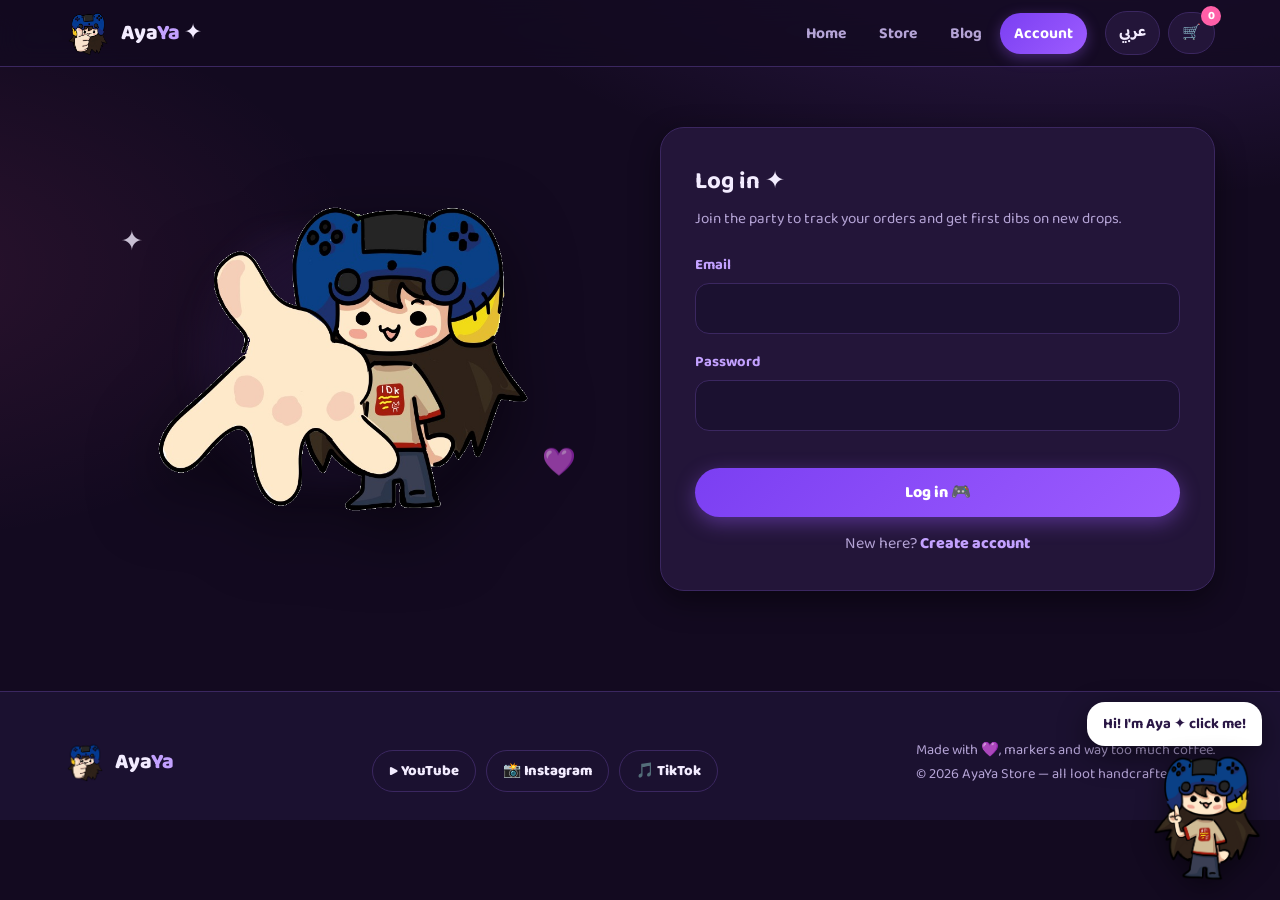
==== account.html @ c79027bc "AyaYa Store ✦ handcrafted gamer loot — store, blog, accounts, admin panel (EN/AR) Co-Authored-By: Cl" ====
<!DOCTYPE html>
<html lang="en">
<head>
  <meta charset="UTF-8">
  <meta name="viewport" content="width=device-width, initial-scale=1.0">
  <title>Account ✦ AyaYa Store</title>
  <link rel="icon" type="image/png" href="assets/img/logo.png">
  <link rel="preconnect" href="https://fonts.googleapis.com">
  <link rel="preconnect" href="https://fonts.gstatic.com" crossorigin>
  <link href="https://fonts.googleapis.com/css2?family=Baloo+2:wght@500;700;800&family=Baloo+Bhaijaan+2:wght@500;700;800&display=swap" rel="stylesheet">
  <link rel="stylesheet" href="assets/css/style.css">
</head>
<body>
  <header class="site" id="site-header"></header>

  <main>
    <div class="container">
      <div class="auth-wrap" id="auth-wrap"></div>
    </div>
  </main>

  <footer class="site" id="site-footer"></footer>

  <script src="assets/js/data.js"></script>
  <script src="assets/js/main.js"></script>
  <script>
    let mode = "login"; // or "signup"

    function artSide() {
      return `<div class="hero-art">
        <div class="halo"></div>
        <img class="mascot-main" src="assets/img/oc-giving.png" alt="Aya reaching out">
        <span class="floaty" style="top:6%;left:10%">✦</span>
        <span class="floaty" style="bottom:10%;right:8%;animation-delay:1.8s">💜</span>
      </div>`;
    }

    function renderAccount() {
      const wrap = document.getElementById("auth-wrap");
      const user = currentUser();

      if (user) {
        wrap.innerHTML = `${artSide()}
          <div class="form-card">
            <h2>${t("welcomeBack")}, ${esc(user.name)}! 👋</h2>
            <p class="hint">${t("accWho")}: <b>${esc(user.email)}</b><br>${t("memberSince")}: ${esc(user.joined || "2026")}</p>
            ${user.isAdmin ? `<p class="form-msg ok">${t("accAdmin")}</p>
              <a class="btn btn-primary" href="admin.html" style="margin-bottom:12px">${t("goAdmin")}</a><br>` : `<p class="hint">${t("yourOrders")}</p>`}
            <button class="btn btn-ghost" onclick="logout()">${t("logout")}</button>
          </div>`;
        return;
      }

      const isLogin = mode === "login";
      wrap.innerHTML = `${artSide()}
        <div class="form-card">
          <h2>${isLogin ? t("login") : t("signup")} ✦</h2>
          <p class="hint">${t("accSub")}</p>
          <form id="auth-form">
            ${isLogin ? "" : `<div class="field"><label>${t("name")}</label><input id="f-name" type="text" maxlength="40"></div>`}
            <div class="field"><label>${t("email")}</label><input id="f-email" type="email" autocomplete="email"></div>
            <div class="field"><label>${t("password")}</label><input id="f-pass" type="password" autocomplete="${isLogin ? "current-password" : "new-password"}"></div>
            ${isLogin ? "" : `<div class="field"><label>${t("confirm")}</label><input id="f-confirm" type="password" autocomplete="new-password"></div>`}
            <p class="form-msg" id="form-msg"></p>
            <button class="btn btn-primary" type="submit" style="width:100%">${isLogin ? t("login") : t("signup")} 🎮</button>
          </form>
          <p class="switch-auth">${isLogin ? t("noAcc") : t("haveAcc")}
            <a id="switch-mode">${isLogin ? t("signup") : t("login")}</a></p>
        </div>`;

      document.getElementById("switch-mode").addEventListener("click", () => {
        mode = isLogin ? "signup" : "login";
        renderAccount();
      });
      document.getElementById("auth-form").addEventListener("submit", onSubmit);
    }

    function msg(text, ok) {
      const el = document.getElementById("form-msg");
      el.textContent = text;
      el.className = "form-msg " + (ok ? "ok" : "err");
    }

    async function onSubmit(e) {
      e.preventDefault();
      const email = document.getElementById("f-email").value.trim().toLowerCase();
      const pass = document.getElementById("f-pass").value;

      if (mode === "signup") {
        const name = document.getElementById("f-name").value.trim();
        const confirm = document.getElementById("f-confirm").value;
        if (!name || !email || !pass) return msg(t("errFill"));
        if (!/^\S+@\S+\.\S+$/.test(email)) return msg(t("errEmail"));
        if (pass.length < 6) return msg(t("errPassLen"));
        if (pass !== confirm) return msg(t("errMatch"));
        const users = getUsers();
        if (users.some(u => u.email === email)) return msg(t("errExists"));
        const user = { name, email, pass: await hashPass(pass), isAdmin: false, joined: new Date().toISOString().slice(0, 10) };
        users.push(user);
        setUsers(users);
        LS.set("ayaya_session", { name, email, isAdmin: false, joined: user.joined });
        msg(t("okSignup"), true);
        confettiBurst();
        mascotSay(t("okSignup"), "oc-giving.png");
        setTimeout(() => { renderChrome(); renderAccount(); }, 1200);
      } else {
        if (!email || !pass) return msg(t("errFill"));
        const users = getUsers();
        const hashed = await hashPass(pass);
        const user = users.find(u => u.email === email && u.pass === hashed);
        if (!user) return msg(t("errLogin"));
        LS.set("ayaya_session", { name: user.name, email: user.email, isAdmin: !!user.isAdmin, joined: user.joined });
        renderChrome();
        renderAccount();
        mascotSay(t("welcomeBack") + ", " + user.name + "!", "oc-giving.png");
      }
    }

    window.onLangChange = renderAccount;
    document.addEventListener("DOMContentLoaded", renderAccount);
  </script>
</body>
</html>
---- assets/css/style.css ----
/* ============================================
   AyaYa Store — Vex-purple, cozy & fun
   ============================================ */
:root {
  --bg: #130a20;
  --bg-2: #1b1130;
  --panel: #231539;
  --panel-2: #2d1b49;
  --line: #3b2760;
  --purple: #9d5cff;
  --purple-deep: #7b3ff2;
  --purple-soft: #c3a1ff;
  --magenta: #ff5fa8;
  --gold: #ffd45e;
  --teal: #5eead4;
  --text: #f3ecff;
  --muted: #b5a4d6;
  --shadow: 0 10px 30px rgba(0, 0, 0, .45);
  --r: 20px;
  --font-latin: "Baloo 2", "Baloo Bhaijaan 2", system-ui, sans-serif;
  --font-ar: "Baloo Bhaijaan 2", "Baloo 2", system-ui, sans-serif;
}

* { margin: 0; padding: 0; box-sizing: border-box; }

html { scroll-behavior: smooth; }

body {
  background:
    radial-gradient(1100px 500px at 85% -100px, rgba(157, 92, 255, .22), transparent 60%),
    radial-gradient(900px 500px at -10% 30%, rgba(255, 95, 168, .10), transparent 55%),
    var(--bg);
  color: var(--text);
  font-family: var(--font-latin);
  min-height: 100vh;
  overflow-x: hidden;
}

html[lang="ar"] body { font-family: var(--font-ar); }

::selection { background: var(--purple); color: #fff; }

img { max-width: 100%; display: block; }

a { color: var(--purple-soft); text-decoration: none; }

.container { width: min(1150px, 92%); margin-inline: auto; }

/* ---------- Header ---------- */
header.site {
  position: sticky; top: 0; z-index: 100;
  background: rgba(19, 10, 32, .82);
  backdrop-filter: blur(14px);
  -webkit-backdrop-filter: blur(14px);
  border-bottom: 1px solid var(--line);
}

.nav {
  display: flex; align-items: center; gap: 18px;
  padding: 10px 0;
}

.brand {
  display: flex; align-items: center; gap: 10px;
  font-weight: 800; font-size: 1.35rem; color: var(--text);
}

.brand img {
  width: 46px; height: 46px; object-fit: contain;
  transition: transform .35s cubic-bezier(.34, 1.56, .64, 1);
}

.brand:hover img { transform: rotate(-12deg) scale(1.15); }

.brand .ya { color: var(--purple-soft); }

.nav-links {
  display: flex; gap: 4px; margin-inline-start: auto;
  align-items: center;
}

.nav-links a {
  padding: 8px 14px; border-radius: 999px;
  color: var(--muted); font-weight: 700; font-size: .98rem;
  transition: .2s;
}

.nav-links a:hover { color: var(--text); background: var(--panel-2); }

.nav-links a.active { color: #fff; background: linear-gradient(135deg, var(--purple-deep), var(--purple)); box-shadow: 0 4px 14px rgba(157, 92, 255, .35); }

.nav-actions { display: flex; align-items: center; gap: 8px; }

.lang-btn, .cart-btn {
  border: 1px solid var(--line); background: var(--panel);
  color: var(--text); font-family: inherit; font-weight: 700;
  padding: 8px 13px; border-radius: 999px; cursor: pointer;
  font-size: .95rem; transition: .2s; position: relative;
}

.lang-btn:hover, .cart-btn:hover { border-color: var(--purple); transform: translateY(-2px); }

.cart-count {
  position: absolute; top: -7px; inset-inline-end: -7px;
  background: var(--magenta); color: #fff;
  font-size: .72rem; font-weight: 800;
  min-width: 20px; height: 20px; border-radius: 999px;
  display: grid; place-items: center; padding: 0 5px;
  transition: transform .25s cubic-bezier(.34, 1.8, .64, 1);
}

.cart-count.pop { transform: scale(1.5); }

.burger { display: none; }

/* ---------- Buttons ---------- */
.btn {
  display: inline-flex; align-items: center; gap: 8px; justify-content: center;
  font-family: inherit; font-weight: 800; font-size: 1rem;
  padding: 12px 22px; border-radius: 999px; border: none; cursor: pointer;
  transition: transform .18s cubic-bezier(.34, 1.56, .64, 1), box-shadow .2s, filter .2s;
}

.btn:active { transform: scale(.94); }

.btn-primary {
  background: linear-gradient(135deg, var(--purple-deep), var(--purple));
  color: #fff; box-shadow: 0 6px 20px rgba(157, 92, 255, .4);
}

.btn-primary:hover { transform: translateY(-3px); box-shadow: 0 10px 26px rgba(157, 92, 255, .55); }

.btn-gold {
  background: linear-gradient(135deg, #f5b93d, var(--gold));
  color: #3a2405; box-shadow: 0 6px 20px rgba(255, 212, 94, .3);
}

.btn-gold:hover { transform: translateY(-3px); }

.btn-ghost {
  background: transparent; color: var(--purple-soft);
  border: 2px solid var(--line);
}

.btn-ghost:hover { border-color: var(--purple); color: #fff; transform: translateY(-3px); }

.btn-danger { background: #47203a; color: #ff9cc4; }
.btn-sm { padding: 7px 14px; font-size: .88rem; }

/* ---------- Hero ---------- */
.hero {
  position: relative; overflow: hidden;
  padding: 64px 0 90px;
}

.hero-grid {
  display: grid; grid-template-columns: 1.15fr .85fr;
  gap: 30px; align-items: center;
}

.hero h1 {
  font-size: clamp(2.3rem, 5.5vw, 4rem);
  line-height: 1.12; font-weight: 800;
}

.hero h1 .grad {
  background: linear-gradient(120deg, var(--purple-soft), var(--magenta) 60%, var(--gold));
  -webkit-background-clip: text; background-clip: text; color: transparent;
}

.hero p.sub { color: var(--muted); font-size: 1.15rem; margin: 18px 0 28px; max-width: 34rem; }

.hero-cta { display: flex; gap: 14px; flex-wrap: wrap; }

.hero-art { position: relative; text-align: center; }

.hero-art .mascot-main {
  width: min(380px, 80%); margin-inline: auto;
  filter: drop-shadow(0 24px 34px rgba(0, 0, 0, .5));
  animation: bob 4.5s ease-in-out infinite;
}

@keyframes bob {
  0%, 100% { transform: translateY(0) rotate(-1.5deg); }
  50% { transform: translateY(-16px) rotate(1.5deg); }
}

.hero-art .halo {
  position: absolute; inset: 8% 12%; z-index: -1;
  background: radial-gradient(circle, rgba(157, 92, 255, .35), transparent 65%);
  filter: blur(10px);
  animation: pulse 5s ease-in-out infinite;
}

@keyframes pulse { 50% { opacity: .55; transform: scale(1.08); } }

.floaty {
  position: absolute; font-size: 1.7rem; opacity: .8;
  animation: floaty 7s ease-in-out infinite;
  user-select: none; pointer-events: none;
}

@keyframes floaty {
  0%, 100% { transform: translateY(0) rotate(-8deg); }
  50% { transform: translateY(-22px) rotate(10deg); }
}

/* ---------- Marquee ---------- */
.marquee {
  border-block: 1px solid var(--line);
  background: var(--bg-2);
  overflow: hidden; white-space: nowrap; direction: ltr;
  padding: 10px 0; font-weight: 800; color: var(--purple-soft);
}

.marquee-track { display: inline-block; animation: marquee 30s linear infinite; }

.marquee span { margin: 0 26px; }

@keyframes marquee { to { transform: translateX(-50%); } }

/* ---------- Sections ---------- */
section.block { padding: 68px 0; }

.section-head { display: flex; align-items: end; justify-content: space-between; gap: 16px; margin-bottom: 30px; }

.section-head h2 { font-size: clamp(1.6rem, 3vw, 2.2rem); font-weight: 800; }

.section-head h2 .emoji { display: inline-block; animation: wiggle 3s ease-in-out infinite; }

@keyframes wiggle { 0%, 100% { transform: rotate(-8deg); } 50% { transform: rotate(10deg); } }

.section-head p { color: var(--muted); }

/* reveal on scroll */
.reveal { opacity: 0; transform: translateY(26px); transition: opacity .6s ease, transform .6s cubic-bezier(.22, .9, .3, 1.2); }
.reveal.shown { opacity: 1; transform: none; }

/* ---------- Product grid ---------- */
.grid { display: grid; grid-template-columns: repeat(auto-fill, minmax(255px, 1fr)); gap: 22px; }

.card {
  background: var(--panel); border: 1px solid var(--line);
  border-radius: var(--r); overflow: hidden; position: relative;
  transition: transform .25s, box-shadow .25s, border-color .25s;
  display: flex; flex-direction: column;
}

.card:hover { transform: translateY(-7px); box-shadow: var(--shadow); border-color: var(--purple); }

.card .thumb { position: relative; overflow: hidden; aspect-ratio: 1 / 1; background: var(--bg-2); }

.card .thumb img { width: 100%; height: 100%; object-fit: cover; transition: transform .5s; }

.card:hover .thumb img { transform: scale(1.07) rotate(.5deg); }

.badge {
  position: absolute; top: 12px; inset-inline-start: 12px;
  background: rgba(19, 10, 32, .85); color: var(--gold);
  font-size: .78rem; font-weight: 800; padding: 5px 12px; border-radius: 999px;
  border: 1px solid var(--line); backdrop-filter: blur(4px);
}

.badge.soldout { color: var(--magenta); }

.card-body { padding: 16px 18px 18px; display: flex; flex-direction: column; gap: 8px; flex: 1; }

.card-body h3 { font-size: 1.1rem; font-weight: 800; }

.card-body .desc { color: var(--muted); font-size: .92rem; flex: 1; }

.card-foot { display: flex; align-items: center; justify-content: space-between; margin-top: 8px; }

.price { font-weight: 800; font-size: 1.15rem; color: var(--gold); }

/* category pills */
.pills { display: flex; gap: 8px; flex-wrap: wrap; margin-bottom: 26px; }

.pill {
  background: var(--panel); border: 1px solid var(--line); color: var(--muted);
  font-family: inherit; font-weight: 700; font-size: .92rem;
  padding: 8px 16px; border-radius: 999px; cursor: pointer; transition: .2s;
}

.pill:hover { color: var(--text); transform: translateY(-2px); }

.pill.active {
  background: linear-gradient(135deg, var(--purple-deep), var(--purple));
  color: #fff; border-color: transparent;
}

.searchbar {
  display: flex; align-items: center; gap: 10px;
  background: var(--panel); border: 1px solid var(--line);
  border-radius: 999px; padding: 10px 18px; margin-bottom: 22px;
}

.searchbar input {
  flex: 1; background: none; border: none; outline: none;
  color: var(--text); font-family: inherit; font-size: 1rem;
}

.searchbar input::placeholder { color: var(--muted); }

/* ---------- Blog ---------- */
.post-grid { display: grid; grid-template-columns: repeat(auto-fill, minmax(300px, 1fr)); gap: 24px; }

.post {
  background: var(--panel); border: 1px solid var(--line); border-radius: var(--r);
  overflow: hidden; transition: .25s; display: flex; flex-direction: column;
}

.post:hover { transform: translateY(-6px); border-color: var(--magenta); box-shadow: var(--shadow); }

.post .thumb { aspect-ratio: 16 / 10; overflow: hidden; background: var(--bg-2); }

.post .thumb img { width: 100%; height: 100%; object-fit: cover; transition: transform .5s; }

.post:hover .thumb img { transform: scale(1.06); }

.post-body { padding: 18px 20px 20px; display: flex; flex-direction: column; gap: 10px; flex: 1; }

.post-body time { color: var(--muted); font-size: .85rem; font-weight: 700; }

.post-body h3 { font-size: 1.2rem; }

.post-body p { color: var(--muted); font-size: .95rem; flex: 1; }

.tag {
  display: inline-block; background: var(--panel-2); color: var(--purple-soft);
  font-size: .78rem; font-weight: 800; padding: 4px 12px; border-radius: 999px;
}

.yt-embed { aspect-ratio: 16 / 9; border-radius: 14px; overflow: hidden; border: 1px solid var(--line); margin-top: 10px; }

.yt-embed iframe { width: 100%; height: 100%; border: 0; display: block; }

/* ---------- Modal / drawer ---------- */
.overlay {
  position: fixed; inset: 0; z-index: 200;
  background: rgba(10, 5, 20, .7); backdrop-filter: blur(4px);
  opacity: 0; pointer-events: none; transition: opacity .25s;
}

.overlay.open { opacity: 1; pointer-events: auto; }

.drawer {
  position: fixed; top: 0; inset-inline-end: 0; z-index: 210;
  width: min(420px, 94vw); height: 100dvh;
  background: var(--bg-2); border-inline-start: 1px solid var(--line);
  transform: translateX(calc(var(--dir, 1) * 105%));
  transition: transform .35s cubic-bezier(.22, .9, .3, 1);
  display: flex; flex-direction: column;
}

html[dir="rtl"] .drawer { --dir: -1; }

.drawer.open { transform: none; }

.drawer-head { display: flex; align-items: center; justify-content: space-between; padding: 18px 22px; border-bottom: 1px solid var(--line); }

.drawer-head h3 { font-size: 1.25rem; }

.icon-btn { background: none; border: none; color: var(--muted); font-size: 1.4rem; cursor: pointer; transition: .2s; }

.icon-btn:hover { color: #fff; transform: rotate(90deg); }

.drawer-body { flex: 1; overflow-y: auto; padding: 18px 22px; display: flex; flex-direction: column; gap: 14px; }

.cart-item { display: flex; gap: 12px; background: var(--panel); border: 1px solid var(--line); border-radius: 14px; padding: 10px; }

.cart-item img { width: 64px; height: 64px; border-radius: 10px; object-fit: cover; }

.cart-item .ci-info { flex: 1; }

.cart-item h4 { font-size: .95rem; }

.cart-item .ci-price { color: var(--gold); font-weight: 800; font-size: .92rem; }

.qty { display: inline-flex; align-items: center; gap: 10px; margin-top: 4px; }

.qty button {
  width: 26px; height: 26px; border-radius: 8px; border: 1px solid var(--line);
  background: var(--panel-2); color: var(--text); font-weight: 800; cursor: pointer;
}

.drawer-foot { padding: 18px 22px; border-top: 1px solid var(--line); display: flex; flex-direction: column; gap: 12px; }

.total-row { display: flex; justify-content: space-between; font-weight: 800; font-size: 1.15rem; }

.empty-note { text-align: center; color: var(--muted); padding: 30px 10px; }

.empty-note img { width: 130px; margin: 0 auto 12px; opacity: .9; }

/* ---------- Forms ---------- */
.auth-wrap { display: grid; grid-template-columns: 1fr 1fr; gap: 40px; align-items: center; padding: 60px 0; }

.form-card {
  background: var(--panel); border: 1px solid var(--line); border-radius: 24px;
  padding: 34px; box-shadow: var(--shadow);
}

.form-card h2 { margin-bottom: 6px; }

.form-card .hint { color: var(--muted); margin-bottom: 22px; font-size: .95rem; }

.field { margin-bottom: 16px; }

.field label { display: block; font-weight: 700; font-size: .92rem; margin-bottom: 6px; color: var(--purple-soft); }

.field input, .field textarea, .field select {
  width: 100%; background: var(--bg-2); border: 1px solid var(--line);
  border-radius: 14px; padding: 12px 16px; color: var(--text);
  font-family: inherit; font-size: 1rem; outline: none; transition: .2s;
}

.field input:focus, .field textarea:focus, .field select:focus { border-color: var(--purple); box-shadow: 0 0 0 3px rgba(157, 92, 255, .2); }

.form-msg { font-weight: 700; font-size: .95rem; min-height: 1.4em; }
.form-msg.err { color: #ff8ab5; }
.form-msg.ok { color: var(--teal); }

.switch-auth { text-align: center; margin-top: 14px; color: var(--muted); }
.switch-auth a { font-weight: 800; cursor: pointer; }

/* ---------- Mascot helper ---------- */
#mascot-helper {
  position: fixed; bottom: 18px; inset-inline-end: 18px; z-index: 150;
  display: flex; flex-direction: column; align-items: flex-end; gap: 8px;
  pointer-events: none;
}

#mascot-helper img {
  width: 110px; cursor: pointer; pointer-events: auto;
  filter: drop-shadow(0 8px 14px rgba(0, 0, 0, .45));
  transition: transform .3s cubic-bezier(.34, 1.56, .64, 1);
  animation: mascot-in .5s cubic-bezier(.34, 1.56, .64, 1);
}

#mascot-helper img:hover { transform: scale(1.12) rotate(-4deg); }

@keyframes mascot-in { from { transform: translateY(120px) scale(.6); opacity: 0; } }

#mascot-bubble {
  background: #fff; color: #2a1745; font-weight: 700; font-size: .92rem;
  padding: 10px 16px; border-radius: 18px; border-end-end-radius: 4px;
  max-width: 230px; box-shadow: var(--shadow);
  opacity: 0; transform: translateY(10px) scale(.9); transition: .3s cubic-bezier(.34, 1.56, .64, 1);
  pointer-events: none;
}

#mascot-bubble.show { opacity: 1; transform: none; }

/* ---------- Toast ---------- */
#toast {
  position: fixed; bottom: 24px; left: 50%; transform: translate(-50%, 80px);
  background: var(--panel-2); border: 1px solid var(--purple);
  color: var(--text); font-weight: 700; padding: 12px 22px; border-radius: 999px;
  z-index: 300; transition: transform .35s cubic-bezier(.34, 1.56, .64, 1); box-shadow: var(--shadow);
}

#toast.show { transform: translate(-50%, 0); }

/* ---------- About strip ---------- */
.about-strip {
  display: grid; grid-template-columns: auto 1fr; gap: 34px; align-items: center;
  background: linear-gradient(135deg, var(--panel), var(--panel-2));
  border: 1px solid var(--line); border-radius: 28px; padding: 36px 40px;
  position: relative; overflow: hidden;
}

.about-strip::after {
  content: "✦"; position: absolute; top: -30px; inset-inline-end: 10px;
  font-size: 9rem; color: rgba(157, 92, 255, .12); pointer-events: none;
}

.about-strip img { width: 190px; filter: drop-shadow(0 10px 18px rgba(0, 0, 0, .4)); }

.about-strip h2 { margin-bottom: 10px; }

.about-strip p { color: var(--muted); line-height: 1.7; max-width: 46rem; }

.socials { display: flex; gap: 10px; margin-top: 18px; flex-wrap: wrap; }

.socials a {
  display: inline-flex; align-items: center; gap: 8px;
  background: var(--bg-2); border: 1px solid var(--line); border-radius: 999px;
  padding: 8px 16px; font-weight: 800; font-size: .92rem; color: var(--text); transition: .2s;
}

.socials a:hover { border-color: var(--purple); transform: translateY(-3px) rotate(-1.5deg); }

/* ---------- Footer ---------- */
footer.site {
  border-top: 1px solid var(--line); background: var(--bg-2);
  padding: 40px 0 28px; margin-top: 40px;
}

.foot-grid { display: flex; align-items: center; justify-content: space-between; gap: 20px; flex-wrap: wrap; }

.foot-grid .brand img { width: 40px; height: 40px; }

footer .note { color: var(--muted); font-size: .9rem; }

/* ---------- Admin ---------- */
.admin-tabs { display: flex; gap: 8px; margin-bottom: 24px; flex-wrap: wrap; }

.table-wrap { overflow-x: auto; background: var(--panel); border: 1px solid var(--line); border-radius: var(--r); }

table.admin { width: 100%; border-collapse: collapse; min-width: 600px; }

table.admin th, table.admin td { padding: 12px 16px; text-align: start; border-bottom: 1px solid var(--line); }

table.admin th { color: var(--purple-soft); font-size: .85rem; text-transform: uppercase; letter-spacing: .05em; }

table.admin td img { width: 48px; height: 48px; object-fit: cover; border-radius: 10px; }

table.admin tr:hover td { background: rgba(157, 92, 255, .05); }

/* ---------- Sparkle canvas ---------- */
#sparkle-canvas { position: fixed; inset: 0; pointer-events: none; z-index: 90; }

/* ---------- Konami rain ---------- */
.rain-item { position: fixed; top: -60px; z-index: 400; font-size: 2rem; pointer-events: none; animation: rain-fall linear forwards; }

@keyframes rain-fall { to { transform: translateY(110vh) rotate(360deg); } }

/* ---------- Page hero (inner pages) ---------- */
.page-hero { padding: 52px 0 34px; position: relative; }

.page-hero h1 { font-size: clamp(2rem, 4.5vw, 3rem); }

.page-hero h1 .grad {
  background: linear-gradient(120deg, var(--purple-soft), var(--magenta));
  -webkit-background-clip: text; background-clip: text; color: transparent;
}

.page-hero p { color: var(--muted); margin-top: 10px; font-size: 1.08rem; max-width: 40rem; }

.page-hero .corner-oc { position: absolute; inset-inline-end: 0; bottom: -20px; width: 150px; opacity: .95; animation: bob 5s ease-in-out infinite; }

/* ---------- Responsive ---------- */
@media (max-width: 860px) {
  .hero-grid, .auth-wrap { grid-template-columns: 1fr; }
  .hero { padding: 40px 0 60px; }
  .hero-art { order: -1; }
  .hero-art .mascot-main { width: min(260px, 62%); }
  .about-strip { grid-template-columns: 1fr; text-align: center; }
  .about-strip img { margin-inline: auto; }
  .socials { justify-content: center; }
  .page-hero .corner-oc { display: none; }

  .burger { display: block; background: none; border: none; color: var(--text); font-size: 1.6rem; cursor: pointer; }
  .nav-links {
    position: fixed; top: 67px; inset-inline: 0;
    background: var(--bg-2); border-bottom: 1px solid var(--line);
    flex-direction: column; align-items: stretch; padding: 14px;
    display: none;
  }
  .nav-links.open { display: flex; }
  .nav-links a { text-align: center; padding: 13px; }
  #mascot-helper img { width: 84px; }
}
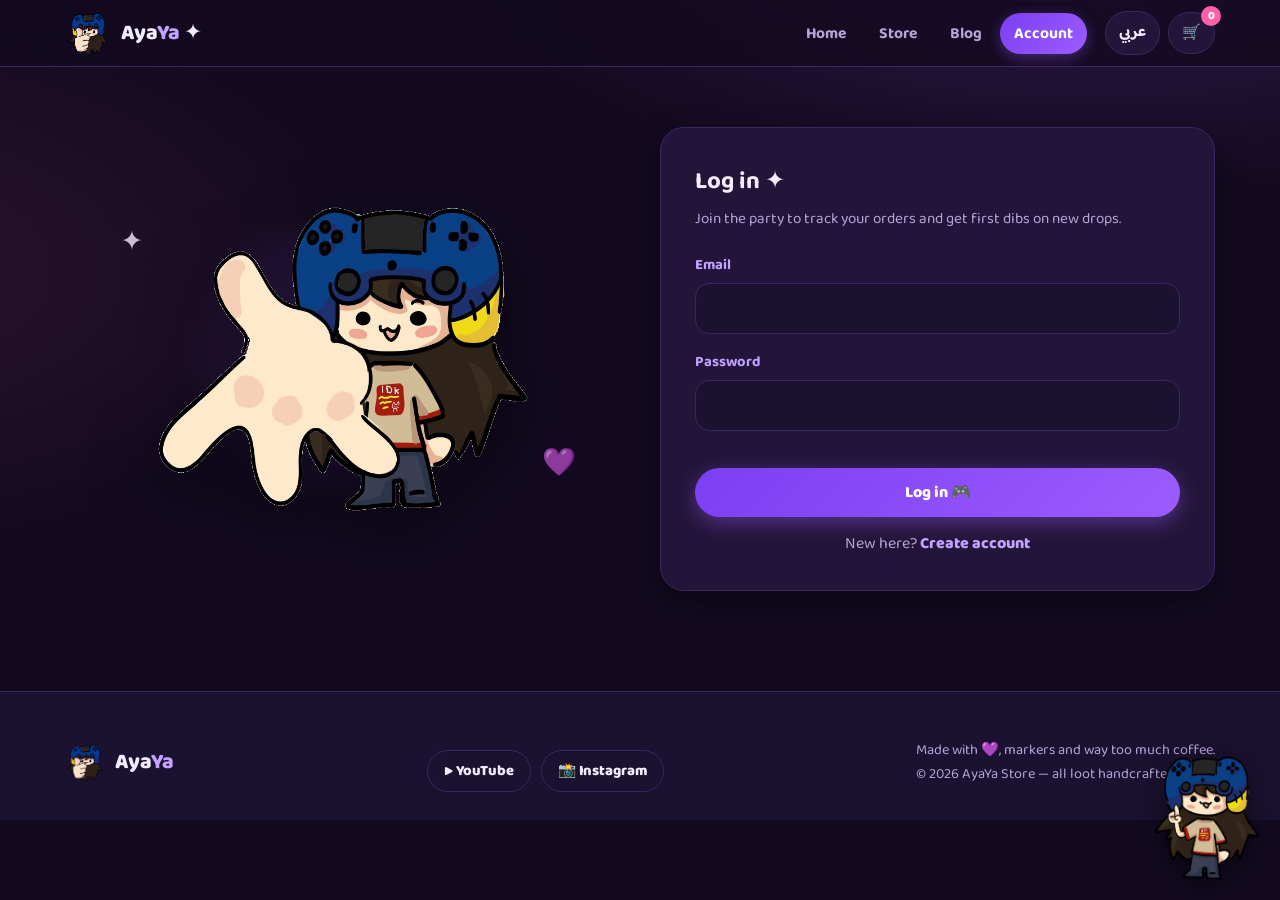
==== commit d8972abb: "Big upgrade: product pages, Telegram orders, full admin content control - Product detail pages with " ====
--- a/account.html
+++ b/account.html
@@ -29,7 +29,7 @@
     function artSide() {
       return `<div class="hero-art">
         <div class="halo"></div>
-        <img class="mascot-main" src="assets/img/oc-giving.png" alt="Aya reaching out">
+        <img class="mascot-main" src="${esc(img("accountArt"))}" alt="Aya reaching out">
         <span class="floaty" style="top:6%;left:10%">✦</span>
         <span class="floaty" style="bottom:10%;right:8%;animation-delay:1.8s">💜</span>
       </div>`;
@@ -101,7 +101,7 @@
         LS.set("ayaya_session", { name, email, isAdmin: false, joined: user.joined });
         msg(t("okSignup"), true);
         confettiBurst();
-        mascotSay(t("okSignup"), "oc-giving.png");
+        mascotSay(t("okSignup"), "mascotHappy");
         setTimeout(() => { renderChrome(); renderAccount(); }, 1200);
       } else {
         if (!email || !pass) return msg(t("errFill"));
@@ -112,7 +112,7 @@
         LS.set("ayaya_session", { name: user.name, email: user.email, isAdmin: !!user.isAdmin, joined: user.joined });
         renderChrome();
         renderAccount();
-        mascotSay(t("welcomeBack") + ", " + user.name + "!", "oc-giving.png");
+        mascotSay(t("welcomeBack") + ", " + user.name + "!", "mascotHappy");
       }
     }
 
--- a/assets/css/style.css
+++ b/assets/css/style.css
@@ -335,6 +335,91 @@
 
 .yt-embed iframe { width: 100%; height: 100%; border: 0; display: block; }
 
+.ig-embed {
+  border-radius: 14px; overflow: hidden; border: 1px solid var(--line);
+  margin-top: 10px; background: #fff; max-width: 400px; align-self: center; width: 100%;
+}
+
+.ig-embed iframe { width: 100%; height: 480px; border: 0; display: block; }
+
+/* ---------- Product page ---------- */
+.product-wrap { display: grid; grid-template-columns: 1.05fr .95fr; gap: 40px; padding: 40px 0 20px; align-items: start; }
+
+.gallery-main {
+  border-radius: 24px; overflow: hidden; border: 1px solid var(--line);
+  background: var(--bg-2); aspect-ratio: 1 / 1; position: relative; cursor: zoom-in;
+}
+
+.gallery-main img { width: 100%; height: 100%; object-fit: cover; transition: transform .4s; }
+
+.gallery-main:hover img { transform: scale(1.04); }
+
+.gallery-thumbs { display: flex; gap: 10px; margin-top: 12px; flex-wrap: wrap; }
+
+.gallery-thumbs img {
+  width: 74px; height: 74px; object-fit: cover; border-radius: 14px;
+  border: 2px solid var(--line); cursor: pointer; transition: .2s; opacity: .7;
+}
+
+.gallery-thumbs img:hover { transform: translateY(-3px); opacity: 1; }
+
+.gallery-thumbs img.active { border-color: var(--purple); opacity: 1; box-shadow: 0 4px 14px rgba(157, 92, 255, .35); }
+
+.product-info h1 { font-size: clamp(1.6rem, 3.4vw, 2.4rem); line-height: 1.2; }
+
+.product-info .price { font-size: 1.9rem; display: block; margin: 14px 0; }
+
+.product-info .desc { color: var(--muted); font-size: 1.08rem; line-height: 1.75; margin-bottom: 22px; }
+
+.product-meta { display: flex; gap: 10px; margin: 14px 0 22px; flex-wrap: wrap; }
+
+.qty-picker { display: inline-flex; align-items: center; gap: 14px; background: var(--panel); border: 1px solid var(--line); border-radius: 999px; padding: 8px 16px; }
+
+.qty-picker button { width: 30px; height: 30px; border-radius: 10px; border: 1px solid var(--line); background: var(--panel-2); color: var(--text); font-weight: 800; cursor: pointer; font-size: 1.05rem; }
+
+.lightbox {
+  position: fixed; inset: 0; z-index: 400; background: rgba(10, 5, 20, .92);
+  display: none; place-items: center; cursor: zoom-out; padding: 4vh 4vw;
+}
+
+.lightbox.open { display: grid; }
+
+.lightbox img { max-width: 100%; max-height: 92vh; border-radius: 18px; box-shadow: var(--shadow); }
+
+@media (max-width: 860px) {
+  .product-wrap { grid-template-columns: 1fr; gap: 24px; }
+}
+
+/* ---------- Admin: texts editor ---------- */
+.texts-row {
+  display: grid; grid-template-columns: 170px 1fr 1fr; gap: 10px;
+  padding: 10px 0; border-bottom: 1px solid var(--line); align-items: center;
+}
+
+.texts-row .tkey { color: var(--purple-soft); font-size: .82rem; font-weight: 800; word-break: break-all; }
+
+.texts-row input, .texts-row textarea {
+  width: 100%; background: var(--bg-2); border: 1px solid var(--line); border-radius: 10px;
+  padding: 8px 12px; color: var(--text); font-family: inherit; font-size: .92rem; outline: none;
+}
+
+.texts-row input:focus { border-color: var(--purple); }
+
+.texts-row input.changed { border-color: var(--gold); }
+
+.img-slot-row {
+  display: flex; align-items: center; gap: 16px; padding: 12px 0; border-bottom: 1px solid var(--line);
+  flex-wrap: wrap;
+}
+
+.img-slot-row img { width: 64px; height: 64px; object-fit: contain; border-radius: 12px; background: var(--bg-2); border: 1px solid var(--line); }
+
+.img-slot-row .slot-name { flex: 1; font-weight: 700; min-width: 160px; }
+
+@media (max-width: 720px) {
+  .texts-row { grid-template-columns: 1fr; gap: 6px; }
+}
+
 /* ---------- Modal / drawer ---------- */
 .overlay {
   position: fixed; inset: 0; z-index: 200;
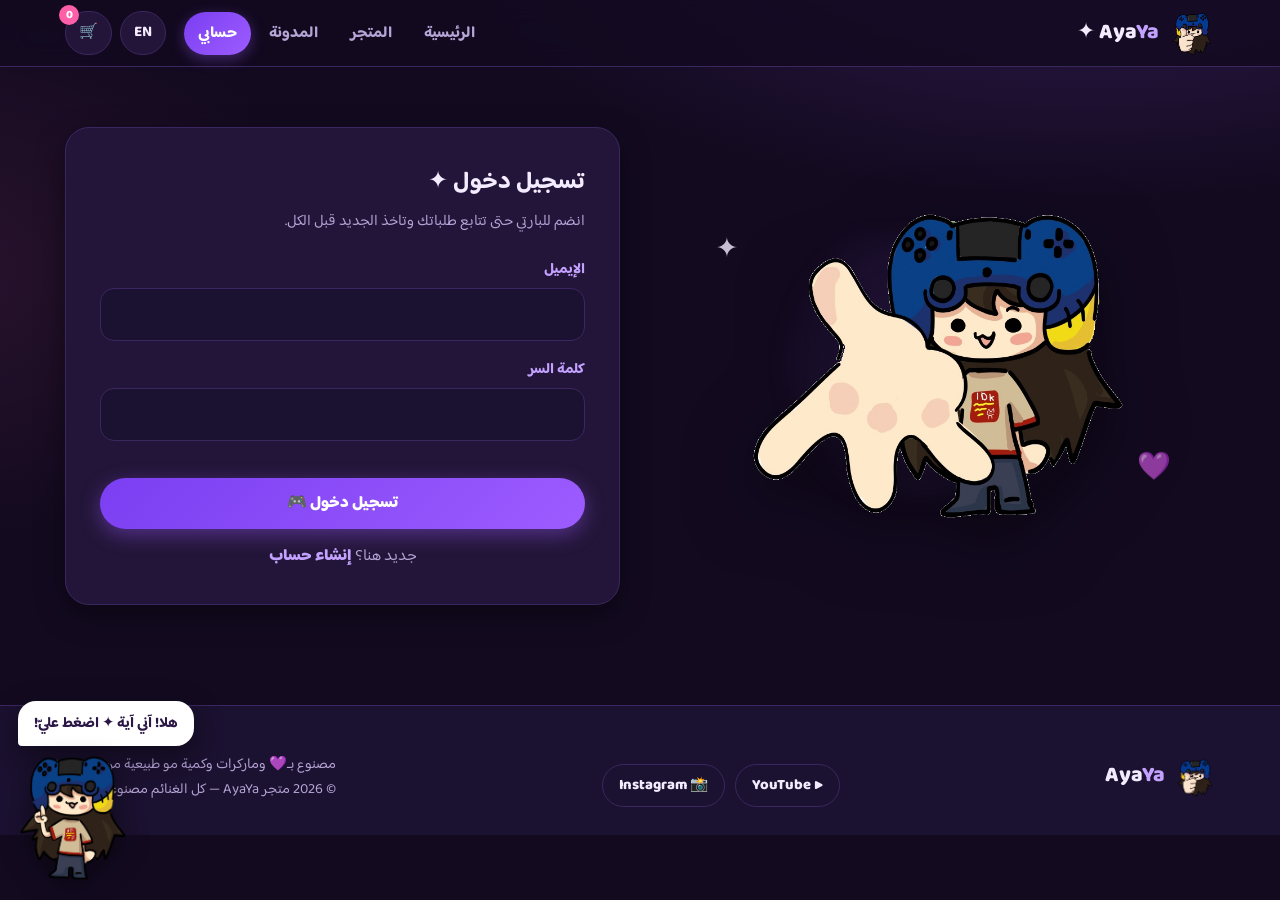
==== commit 3cf0af79: "Arabic-first: default language AR, clear structured Arabic Telegram orders - Site loads in Arabic (R" ====
--- a/account.html
+++ b/account.html
@@ -1,5 +1,5 @@
 <!DOCTYPE html>
-<html lang="en">
+<html lang="ar" dir="rtl">
 <head>
   <meta charset="UTF-8">
   <meta name="viewport" content="width=device-width, initial-scale=1.0">
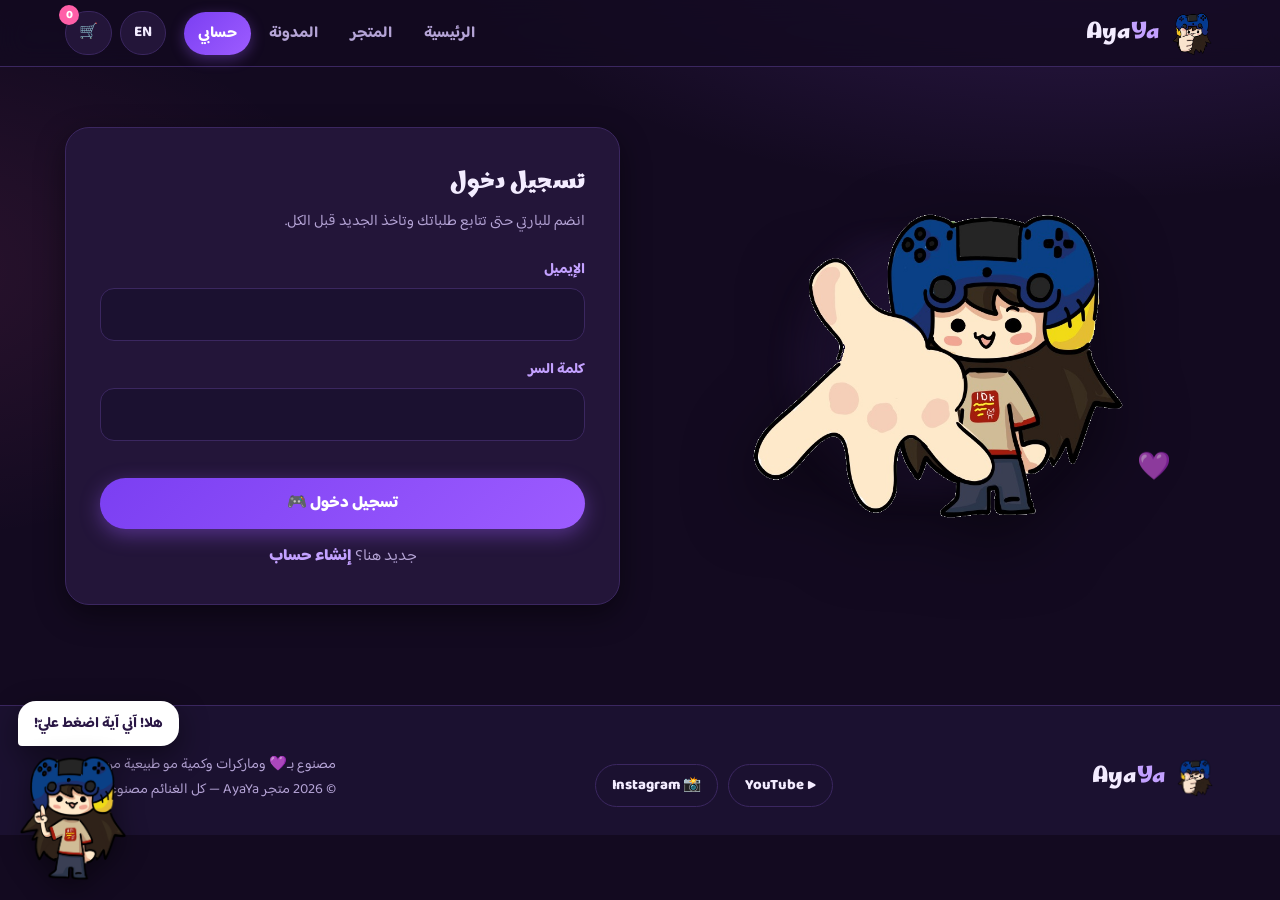
==== commit a4c05134: "Design & content refinements from Aya's feedback - New hero wording: أشياء مصنوعة بحب، من ميز آية… ل" ====
--- a/account.html
+++ b/account.html
@@ -3,11 +3,11 @@
 <head>
   <meta charset="UTF-8">
   <meta name="viewport" content="width=device-width, initial-scale=1.0">
-  <title>Account ✦ AyaYa Store</title>
+  <title>Account — AyaYa Store</title>
   <link rel="icon" type="image/png" href="assets/img/logo.png">
   <link rel="preconnect" href="https://fonts.googleapis.com">
   <link rel="preconnect" href="https://fonts.gstatic.com" crossorigin>
-  <link href="https://fonts.googleapis.com/css2?family=Baloo+2:wght@500;700;800&family=Baloo+Bhaijaan+2:wght@500;700;800&display=swap" rel="stylesheet">
+  <link href="https://fonts.googleapis.com/css2?family=Baloo+2:wght@500;700;800&family=Baloo+Bhaijaan+2:wght@500;700;800&family=Marhey:wght@400;500;700&family=Press+Start+2P&display=swap" rel="stylesheet">
   <link rel="stylesheet" href="assets/css/style.css">
 </head>
 <body>
@@ -30,7 +30,7 @@
       return `<div class="hero-art">
         <div class="halo"></div>
         <img class="mascot-main" src="${esc(img("accountArt"))}" alt="Aya reaching out">
-        <span class="floaty" style="top:6%;left:10%">✦</span>
+        <span class="floaty" style="top:6%;left:10%"></span>
         <span class="floaty" style="bottom:10%;right:8%;animation-delay:1.8s">💜</span>
       </div>`;
     }
@@ -54,7 +54,7 @@
       const isLogin = mode === "login";
       wrap.innerHTML = `${artSide()}
         <div class="form-card">
-          <h2>${isLogin ? t("login") : t("signup")} ✦</h2>
+          <h2>${isLogin ? t("login") : t("signup")}</h2>
           <p class="hint">${t("accSub")}</p>
           <form id="auth-form">
             ${isLogin ? "" : `<div class="field"><label>${t("name")}</label><input id="f-name" type="text" maxlength="40"></div>`}
--- a/assets/css/style.css
+++ b/assets/css/style.css
@@ -38,6 +38,22 @@
 
 html[lang="ar"] body { font-family: var(--font-ar); }
 
+/* hand-drawn display font for headings (Arabic + Latin) */
+h1, h2, h3,
+.brand span,
+.page-hero h1,
+.section-head h2 {
+  font-family: "Marhey", "Baloo Bhaijaan 2", "Baloo 2", cursive;
+  letter-spacing: .2px;
+}
+
+/* retro pixel accents (Latin/digits only — Arabic falls back) */
+.pixel-font {
+  font-family: "Press Start 2P", monospace;
+  letter-spacing: 0;
+  line-height: 1.6;
+}
+
 ::selection { background: var(--purple); color: #fff; }
 
 img { max-width: 100%; display: block; }
@@ -335,6 +351,55 @@
 
 .yt-embed iframe { width: 100%; height: 100%; border: 0; display: block; }
 
+/* ---------- Blog zones ---------- */
+.zone { padding: 34px 0 10px; }
+
+.zone-head { display: flex; align-items: center; gap: 14px; margin-bottom: 6px; flex-wrap: wrap; }
+
+.zone-head h2 { font-size: clamp(1.5rem, 3vw, 2.1rem); }
+
+.zone-head p { color: var(--muted); width: 100%; margin-top: 2px; }
+
+/* YouTube corner = retro game vibes */
+.yt-zone {
+  border: 3px solid var(--purple);
+  border-radius: 18px;
+  padding: 26px clamp(14px, 3vw, 30px) 30px;
+  background:
+    linear-gradient(rgba(157, 92, 255, .05), transparent 40%),
+    repeating-linear-gradient(0deg, transparent 0 3px, rgba(157, 92, 255, .045) 3px 4px),
+    var(--bg-2);
+  box-shadow: 6px 6px 0 rgba(123, 63, 242, .35);
+  position: relative;
+}
+
+.yt-zone .pixel-tag {
+  font-family: "Press Start 2P", monospace;
+  font-size: .6rem; color: var(--gold);
+}
+
+.new-badge {
+  display: inline-flex; align-items: center; gap: 8px;
+  background: var(--magenta); color: #fff;
+  font-family: "Press Start 2P", "Baloo Bhaijaan 2", monospace;
+  font-size: .6rem; font-weight: 400;
+  padding: 8px 12px; border-radius: 4px;
+  box-shadow: 3px 3px 0 rgba(0, 0, 0, .45);
+  animation: blink 1.1s steps(2, start) infinite;
+  text-transform: uppercase;
+}
+
+@keyframes blink { 50% { opacity: .35; } }
+
+.yt-latest {
+  background: var(--panel); border: 2px solid var(--line);
+  border-radius: 14px; padding: 18px; margin: 16px 0 22px;
+}
+
+.yt-latest h3 { font-size: 1.3rem; margin: 10px 0 6px; }
+
+.yt-latest .yt-embed { max-width: 760px; }
+
 .ig-embed {
   border-radius: 14px; overflow: hidden; border: 1px solid var(--line);
   margin-top: 10px; background: #fff; max-width: 400px; align-self: center; width: 100%;
@@ -555,7 +620,7 @@
 }
 
 .about-strip::after {
-  content: "✦"; position: absolute; top: -30px; inset-inline-end: 10px;
+  content: ""; position: absolute; top: -30px; inset-inline-end: 10px;
   font-size: 9rem; color: rgba(157, 92, 255, .12); pointer-events: none;
 }
 
